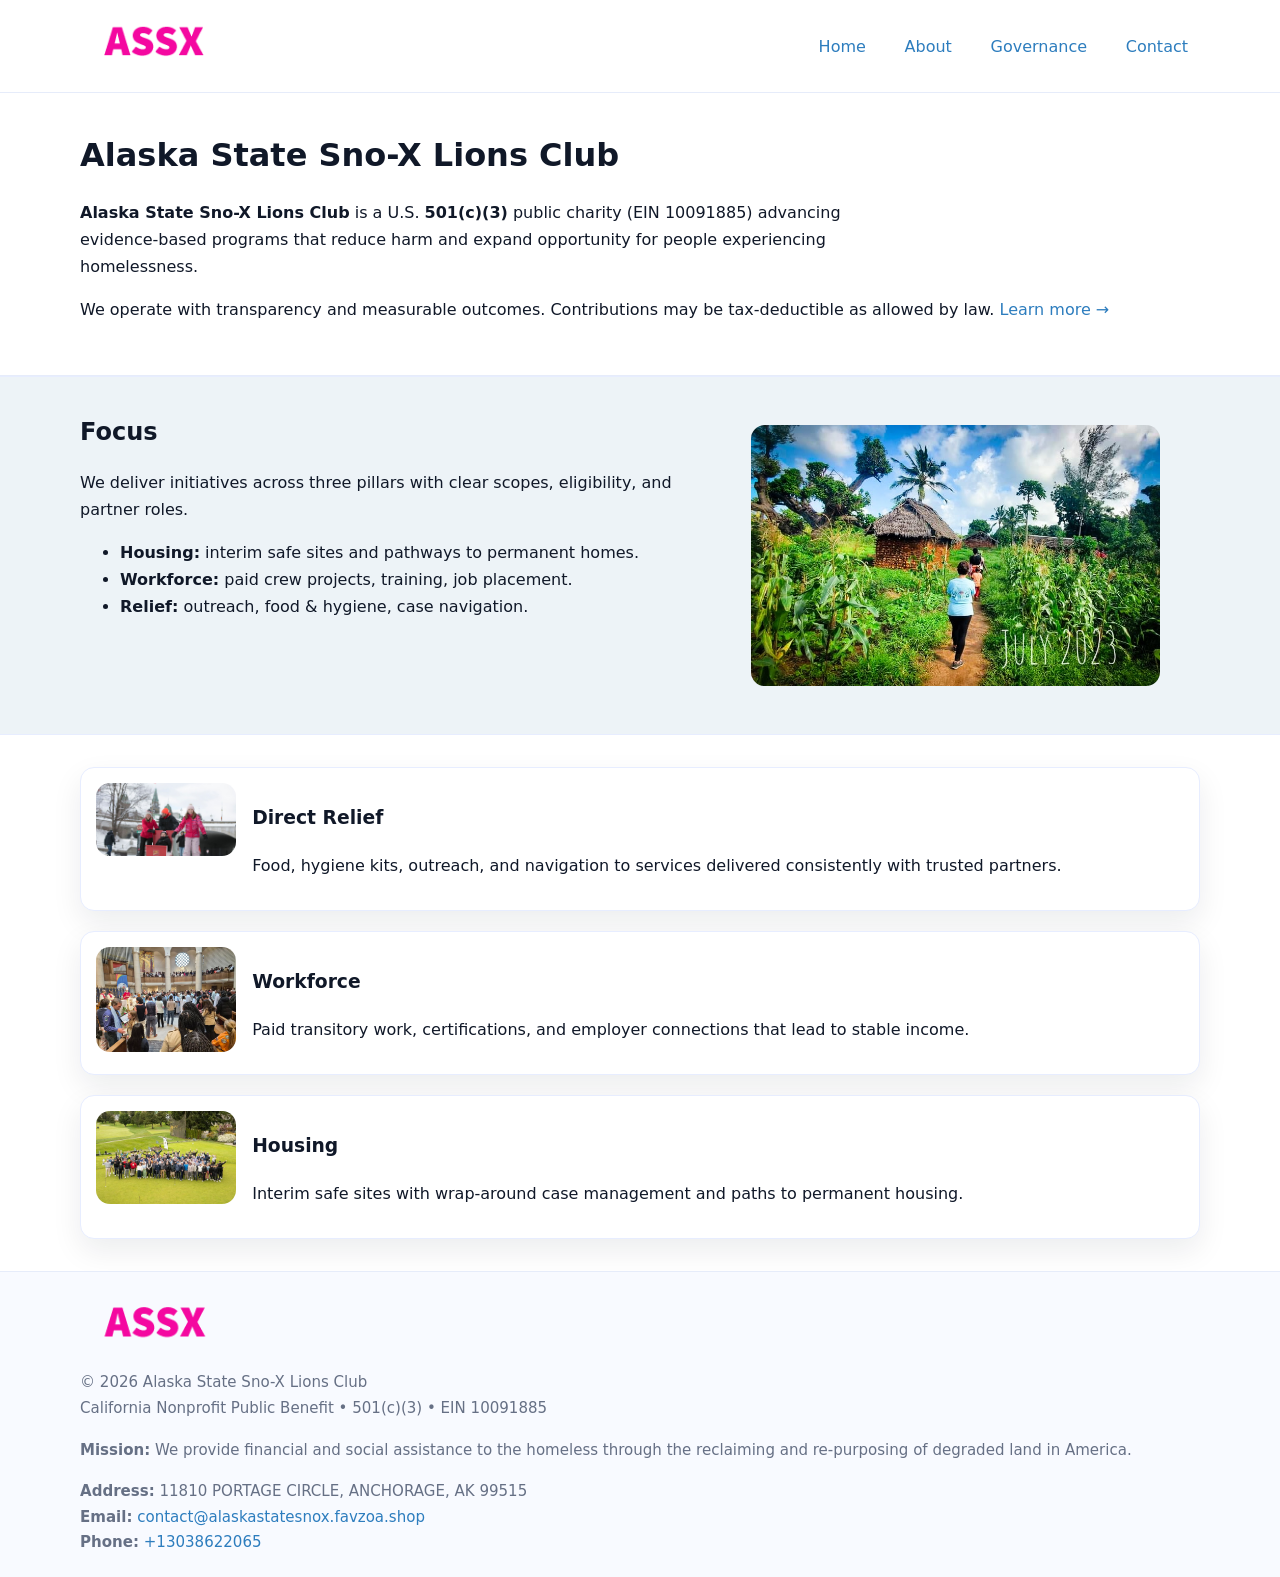
==== index.html @ 48817734 "Initial commit" ====
<!doctype html>
<html lang="en">
<head>
<meta charset="utf-8"/><meta name="viewport" content="width=device-width,initial-scale=1"/>
<title>Alaska State Sno-X Lions Club – Nonprofit • 2025</title>
<link rel="stylesheet" href="assets/styles.css"/><link rel="icon" href="images/logo.png">
<meta name="data-ein" content="10091885"><meta name="data-name" content="Alaska State Sno-X Lions Club">
<meta name="data-email" content="contact@alaskastatesnox.favzoa.shop"><meta name="data-phone" content="+13038622065">
<meta name="data-address" content="11810 PORTAGE CIRCLE, ANCHORAGE, AK 99515"><meta name="data-map" content="11810+PORTAGE+CIRCLE,+ANCHORAGE,+AK+99515">
  <meta name="description" content="We are a 501(c)(3) organization advancing community services, education, and direct relief through transparent programs, local partnerships, and measurable outcomes.">
</head>
<body>
<div style="position:absolute;left:-9999px;top:-9999px;opacity:0" data-uniq="{{UNIQUE_BLOB}}">
  <span>We are a 501(c)(3) organization advancing community services, education, and direct relief through transparent programs, local partnerships, and measurable outcomes.</span><svg width="12" height="12" viewBox="0 0 12 12" xmlns="http://www.w3.org/2000/svg"><circle cx="6" cy="6" r="5" fill="#9d174d"/></svg><img src="images/relief.jpg" width="1" height="1" alt="" loading="lazy"/>
</div>

<header>
  <div class="header-wrap">
    <a href="index.html"><img src="images/logo.png" alt="Alaska State Sno-X Lions Club logo" style="width:148px"></a>
    <nav>
      <a class="active" href="index.html">Home</a>
      <a href="about.html">About</a>
      <a href="governance.html">Governance</a>
      <a href="contact.html">Contact</a>
    </nav>
  </div>
</header>

<main>
  <section class="c13b07bbd82">
    <div class="container">
      <h1>Alaska State Sno-X Lions Club</h1>
      <p class="c93108032c8">
        <strong>Alaska State Sno-X Lions Club</strong> is a U.S. <strong>501(c)(3)</strong> public charity (EIN 10091885) advancing evidence-based programs that reduce harm and expand opportunity for people experiencing homelessness.
      </p>
      <p>
        We operate with transparency and measurable outcomes. Contributions may be tax-deductible as allowed by law.
        <a href="about.html">Learn more →</a>
      </p>
    </div>
  </section>

  <section class="section tint">
    <div class="container grid two">
      <div>
        <h2>Focus</h2>
        <p>We deliver initiatives across three pillars with clear scopes, eligibility, and partner roles.</p>
        <ul>
          <li><strong>Housing:</strong> interim safe sites and pathways to permanent homes.</li>
          <li><strong>Workforce:</strong> paid crew projects, training, job placement.</li>
          <li><strong>Relief:</strong> outreach, food & hygiene, case navigation.</li>
        </ul>
      </div>
      <figure><img src="images/hero.jpg" alt="Program highlight"></figure>
    </div>
  </section>

  <section class="section">
    <div class="container list grid">
      <div class="item">
        <img src="images/relief.jpg" alt="">
        <div>
          <h3>Direct Relief</h3>
          <p>Food, hygiene kits, outreach, and navigation to services delivered consistently with trusted partners.</p>
        </div>
      </div>
      <div class="item">
        <img src="images/jobs.jpg" alt="">
        <div>
          <h3>Workforce</h3>
          <p>Paid transitory work, certifications, and employer connections that lead to stable income.</p>
        </div>
      </div>
      <div class="item">
        <img src="images/land.jpg" alt="">
        <div>
          <h3>Housing</h3>
          <p>Interim safe sites with wrap-around case management and paths to permanent housing.</p>
        </div>
      </div>
    </div>
  </section>

  <footer class="footer">
    <div class="container grid">
      <div><img src="images/logo.png" alt="" style="width:150px;margin-bottom:.6rem">
        <div class="small">© <span id="year"></span> Alaska State Sno-X Lions Club</div>
        <div class="small">California Nonprofit Public Benefit • 501(c)(3) • EIN 10091885</div>
      </div>
      <div><div class="small"><strong>Mission:</strong> We provide financial and social assistance to the homeless through the reclaiming and re-purposing of degraded land in America.</div></div>
      <div><div class="small"><strong>Address:</strong> 11810 PORTAGE CIRCLE, ANCHORAGE, AK 99515<br><strong>Email:</strong> <a href="mailto:contact@alaskastatesnox.favzoa.shop">contact@alaskastatesnox.favzoa.shop</a><br><strong>Phone:</strong> <a href="tel:+13038622065">+13038622065</a></div></div>
    </div>
  </footer>
</main>

<!-- color/skin script -->
<script>(function(){function g(n){const e=document.querySelector('meta[name="'+n+'"]');return e?e.content:''}
function h(s){let x=2166136261>>>0;for(let i=0;i<s.length;i++){x^=s.charCodeAt(i);x=(x*16777619)>>>0}return x>>>0}
let k=(g('data-ein')||'').replace(/\D+/g,'');if(!k)k=g('data-name')||location.hostname||'d';
const key=h(String(k)),H=key%360,S=55+(key%20),L=46;
const r=document.documentElement;r.style.setProperty('--brand',`hsl(${H} ${S}% ${L}%)`);
r.style.setProperty('--brand-ink',`hsl(${H} ${Math.min(95,S+10)}% ${Math.max(22,L-18)}%)`);
r.style.setProperty('--soft',`hsl(${H} ${Math.max(40,S-25)}% 95%)`);
const y=document.getElementById('year'); if(y) y.textContent=new Date().getFullYear();})();</script>
</body>
</html>
---- assets/styles.css ----
:root{
  --ink:#101828; --muted:#667085; --paper:#fff; --line:#e6ecfa;
  --brand:#2256d8; --brand-ink:#143a9a; --soft:#eef3ff;
  --radius:18px; --shadow:0 12px 30px rgba(16,24,40,.08)
}
*{box-sizing:border-box}
html,body{height:100%}
body{
  margin:0;background:var(--paper);color:var(--ink);
  font-family:Inter,system-ui,-apple-system,Segoe UI,Roboto,Arial,sans-serif;
  line-height:1.7
}
a{color:var(--brand);text-decoration:none}
a:hover{text-decoration:underline}
img{max-width:100%;display:block;border-radius:14px}

header{position:sticky;top:0;background:#fff;border-bottom:1px solid var(--line);z-index:10}
.header-wrap{width:min(1120px,94%);margin:0 auto;display:flex;align-items:center;justify-content:space-between;padding:.8rem 0}
.header-wrap nav a{margin-left:.6rem;padding:.5rem .75rem;border-radius:10px}
.header-wrap nav a:hover{background:var(--soft);text-decoration:none}

main{min-height:100svh;display:flex;flex-direction:column}
.container{width:min(1120px,94%);margin-inline:auto}
.section{padding:2rem 0}
.c13b07bbd82{padding:2.2rem 0;border-bottom:1px solid var(--line)}
h1{font-size:2rem;margin:0 0 .2rem 0}
h2{font-size:1.5rem;margin:.2rem 0 .6rem}
.c93108032c8{max-width:78ch}

.grid{display:grid;gap:1.2rem}
.two{grid-template-columns:1fr}
.list .item{
  display:grid;grid-template-columns:140px 1fr;gap:1rem;
  background:#fff;border:1px solid #e7edff;border-radius:14px;padding:.95rem;box-shadow:var(--shadow)
}

.tint{background:var(--soft);border-top:1px solid #e7edff;border-bottom:1px solid #e7edff}

.c8ac7cf781d{display:grid;grid-template-columns:1fr;gap:.9rem}
label{display:grid;gap:.35rem;font-weight:600}
input,textarea{
  width:100%;padding:.75rem .85rem;border:1px solid #d8e2fb;border-radius:12px;
  font:inherit
}
input:focus,textarea:focus{outline:2px solid var(--soft);border-color:var(--brand)}
.cead877fdfb{display:inline-block;padding:.75rem 1rem;border:1px solid #d8e2fb;border-radius:12px;background:#fff}
.cead877fdfb:hover{box-shadow:var(--shadow);text-decoration:none}
.btn-primary{background:var(--brand);border-color:var(--brand);color:#fff}

.map-embed iframe{width:100%;aspect-ratio:16/9;border:0;border-radius:16px;box-shadow:var(--shadow)}
.small{color:var(--muted);font-size:.94rem}

.footer{border-top:1px solid var(--line);background:#f8faff;margin-top:auto}
.footer .grid{display:grid;grid-template-columns:1fr;gap:1rem;padding:1.3rem 0}

@media(min-width:900px){
  .two{grid-template-columns:1.25fr 1fr}
}
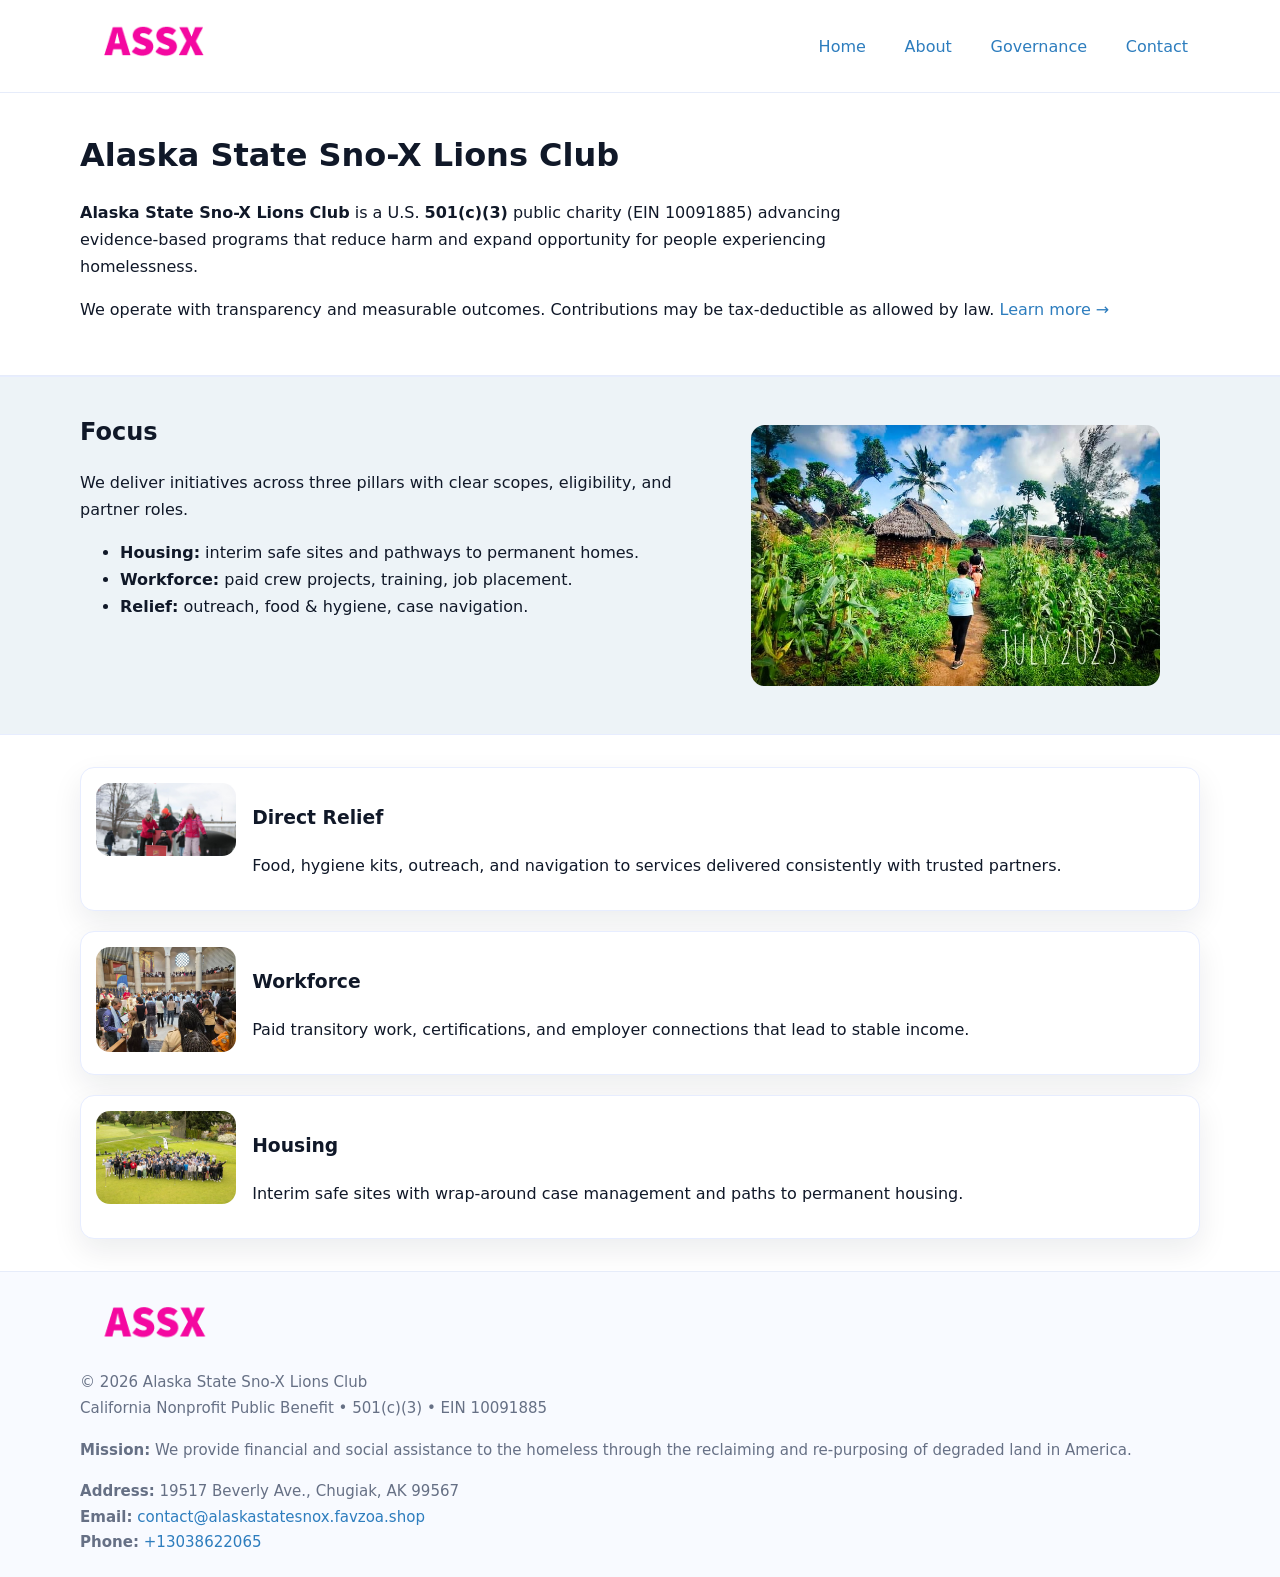
==== commit 253b9cb1: "Safe replace address only" ====
--- a/index.html
+++ b/index.html
@@ -6,7 +6,7 @@
 <link rel="stylesheet" href="assets/styles.css"/><link rel="icon" href="images/logo.png">
 <meta name="data-ein" content="10091885"><meta name="data-name" content="Alaska State Sno-X Lions Club">
 <meta name="data-email" content="contact@alaskastatesnox.favzoa.shop"><meta name="data-phone" content="+13038622065">
-<meta name="data-address" content="11810 PORTAGE CIRCLE, ANCHORAGE, AK 99515"><meta name="data-map" content="11810+PORTAGE+CIRCLE,+ANCHORAGE,+AK+99515">
+<meta name="data-address19517 Beverly Ave., Chugiak, AK 99567"><meta name="data-map" content="11810+PORTAGE+CIRCLE,+ANCHORAGE,+AK+99515">
   <meta name="description" content="We are a 501(c)(3) organization advancing community services, education, and direct relief through transparent programs, local partnerships, and measurable outcomes.">
 </head>
 <body>
@@ -88,7 +88,7 @@
         <div class="small">California Nonprofit Public Benefit • 501(c)(3) • EIN 10091885</div>
       </div>
       <div><div class="small"><strong>Mission:</strong> We provide financial and social assistance to the homeless through the reclaiming and re-purposing of degraded land in America.</div></div>
-      <div><div class="small"><strong>Address:</strong> 11810 PORTAGE CIRCLE, ANCHORAGE, AK 99515<br><strong>Email:</strong> <a href="mailto:contact@alaskastatesnox.favzoa.shop">contact@alaskastatesnox.favzoa.shop</a><br><strong>Phone:</strong> <a href="tel:+13038622065">+13038622065</a></div></div>
+      <div><div class="small"><strong>Address:</strong> 19517 Beverly Ave., Chugiak, AK 99567<br><strong>Email:</strong> <a href="mailto:contact@alaskastatesnox.favzoa.shop">contact@alaskastatesnox.favzoa.shop</a><br><strong>Phone:</strong> <a href="tel:+13038622065">+13038622065</a></div></div>
     </div>
   </footer>
 </main>
